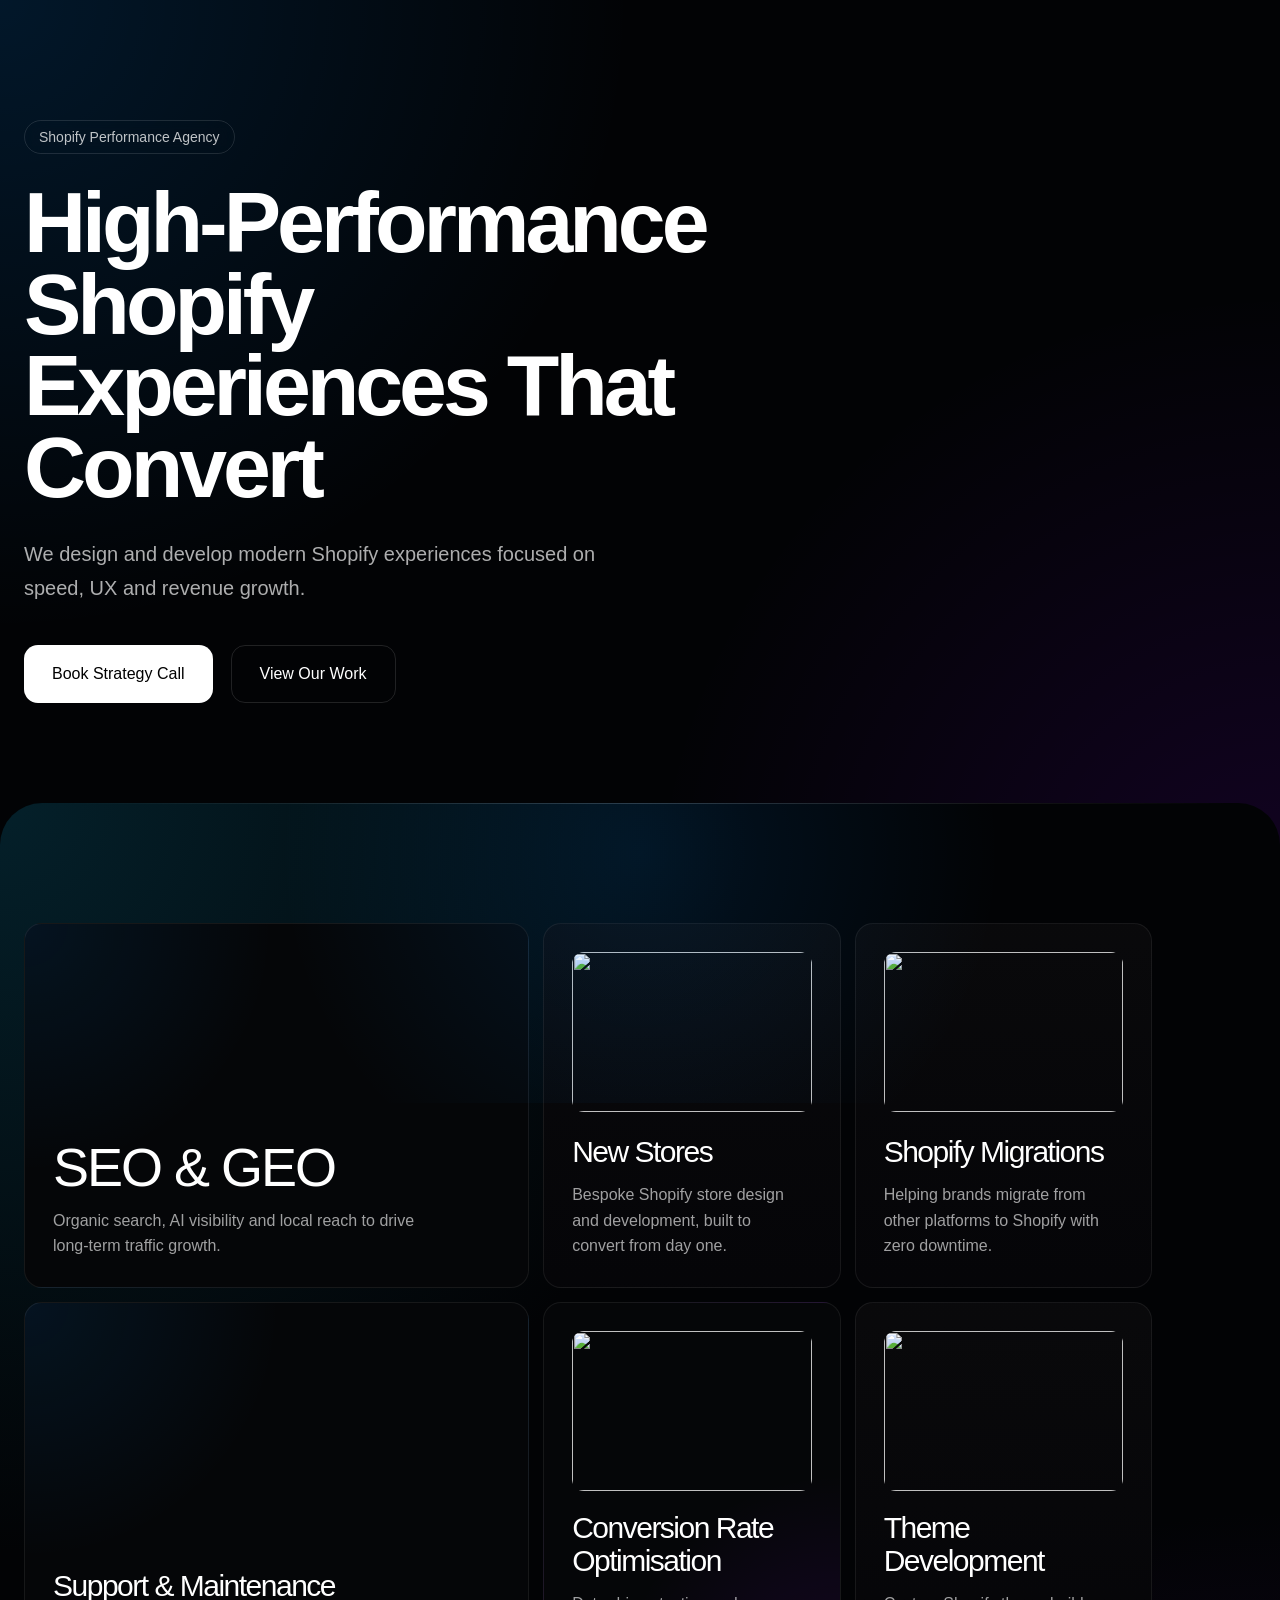
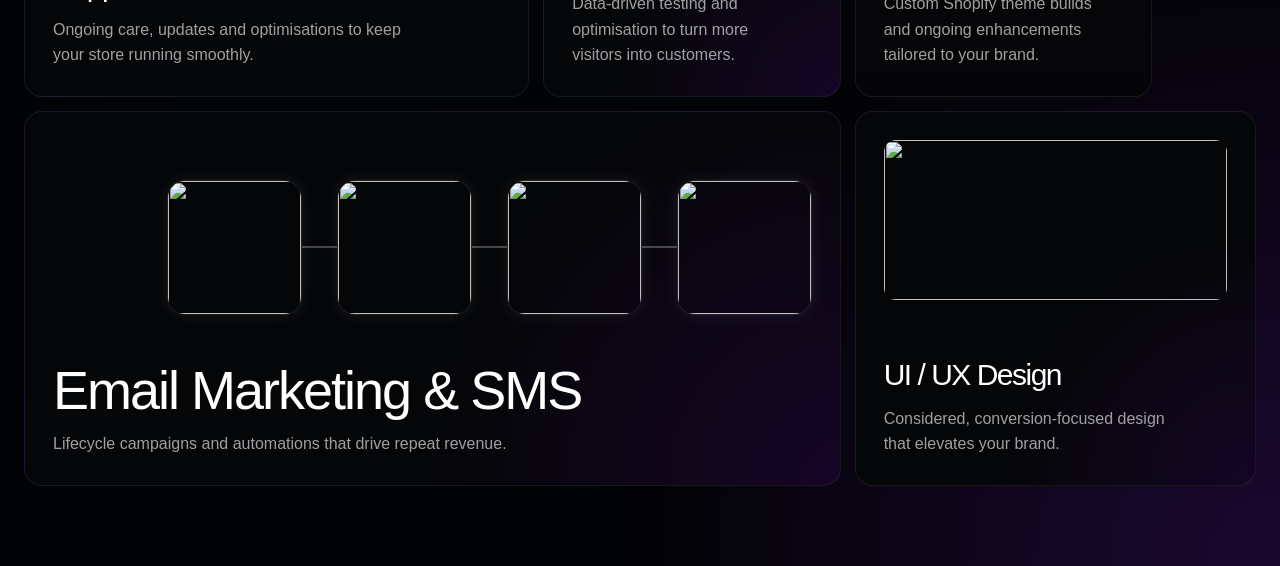
==== index.html @ 65c6490e "first commit" ====
<!DOCTYPE html>
<html lang="en">

<head>
  <meta charset="UTF-8">
  <meta name="viewport" content="width=device-width, initial-scale=1.0">
  <title>Service</title>
  <link rel="stylesheet" href="style.css">
</head>

<body>

  <!-- HERO SECTION -->
  <section class="hero-section">

    <div class="hero-container">

      <div class="hero-content">

        <span class="hero-badge">
          Shopify Performance Agency
        </span>

        <h1>
          High-Performance Shopify
          Experiences That Convert
        </h1>

        <p>
          We design and develop modern Shopify experiences
          focused on speed, UX and revenue growth.
        </p>

        <div class="hero-buttons">
          <a href="#" class="btn-primary">
            Book Strategy Call
          </a>

          <a href="#" class="btn-secondary">
            View Our Work
          </a>
        </div>

      </div>

    </div>

  </section>

  <!-- =========================
     SERVICES SECTION
========================= -->
  <section class="services-section">
    <div class="services-grid">

      <!-- LARGE CARD -->
      <div class="service-card large glow-blue">

        <div class="img-wrap">
          <img
            src="https://images.unsplash.com/photo-1520209759809-a9bcb6cb3241?fm=jpg&q=60&w=3000&auto=format&fit=crop&ixlib=rb-4.1.0&ixid=M3wxMjA3fDB8MHxzZWFyY2h8Mnx8aW1nfGVufDB8fDB8fHww"
            alt="">
          <img class="p1-img"
            src="https://images.unsplash.com/photo-1520209759809-a9bcb6cb3241?fm=jpg&q=60&w=3000&auto=format&fit=crop&ixlib=rb-4.1.0&ixid=M3wxMjA3fDB8MHxzZWFyY2h8Mnx8aW1nfGVufDB8fDB8fHww"
            alt="">
        </div>

        <div class="service-content">
          <h2>SEO & GEO</h2>
          <p>
            Organic search, AI visibility and local reach to drive
            long-term traffic growth.
          </p>
        </div>
      </div>

      <!-- SMALL -->
      <div class="service-card small">
        <div class="sm-cardimg">
          <img
            src="https://images.unsplash.com/photo-1520209759809-a9bcb6cb3241?fm=jpg&q=60&w=3000&auto=format&fit=crop&ixlib=rb-4.1.0&ixid=M3wxMjA3fDB8MHxzZWFyY2h8Mnx8aW1nfGVufDB8fDB8fHww"
            alt="">
        </div>
        <div class="service-content">
          <h3>New Stores</h3>
          <p>
            Bespoke Shopify store design and development, built
            to convert from day one.
          </p>
        </div>
      </div>

      <!-- SMALL -->
      <div class="service-card small">
        <div class="sm-cardimg">
          <img
            src="https://images.unsplash.com/photo-1520209759809-a9bcb6cb3241?fm=jpg&q=60&w=3000&auto=format&fit=crop&ixlib=rb-4.1.0&ixid=M3wxMjA3fDB8MHxzZWFyY2h8Mnx8aW1nfGVufDB8fDB8fHww"
            alt="">
        </div>
        <div class="service-content">
          <h3>Shopify Migrations</h3>
          <p>
            Helping brands migrate from other platforms
            to Shopify with zero downtime.
          </p>
        </div>
      </div>

      <!-- WIDE -->
      <div class="service-card wide glow-blue">
        <div class="img-wrap">
          <img
            src="https://images.unsplash.com/photo-1520209759809-a9bcb6cb3241?fm=jpg&q=60&w=3000&auto=format&fit=crop&ixlib=rb-4.1.0&ixid=M3wxMjA3fDB8MHxzZWFyY2h8Mnx8aW1nfGVufDB8fDB8fHww"
            alt="">
          <img class="p1-img"
            src="https://images.unsplash.com/photo-1520209759809-a9bcb6cb3241?fm=jpg&q=60&w=3000&auto=format&fit=crop&ixlib=rb-4.1.0&ixid=M3wxMjA3fDB8MHxzZWFyY2h8Mnx8aW1nfGVufDB8fDB8fHww"
            alt="">
        </div>

        <div class="service-content">
          <h3>Support & Maintenance</h3>
          <p>
            Ongoing care, updates and optimisations to keep your
            store running smoothly.
          </p>
        </div>
      </div>

      <!-- CRO -->
      <div class="service-card medium glow-purple">
        <div class="sm-cardimg">
          <img
            src="https://images.unsplash.com/photo-1520209759809-a9bcb6cb3241?fm=jpg&q=60&w=3000&auto=format&fit=crop&ixlib=rb-4.1.0&ixid=M3wxMjA3fDB8MHxzZWFyY2h8Mnx8aW1nfGVufDB8fDB8fHww"
            alt="">
        </div>

        <div class="service-content">
          <h3>Conversion Rate Optimisation</h3>
          <p>
            Data-driven testing and optimisation to turn
            more visitors into customers.
          </p>
        </div>
      </div>

      <!-- THEME -->
      <div class="service-card medium">
        <div class="sm-cardimg">
          <img
            src="https://images.unsplash.com/photo-1520209759809-a9bcb6cb3241?fm=jpg&q=60&w=3000&auto=format&fit=crop&ixlib=rb-4.1.0&ixid=M3wxMjA3fDB8MHxzZWFyY2h8Mnx8aW1nfGVufDB8fDB8fHww"
            alt="">
        </div>
        <div class="service-content">
          <h3>Theme Development</h3>
          <p>
            Custom Shopify theme builds and ongoing
            enhancements tailored to your brand.
          </p>
        </div>
      </div>

      <!-- EMAIL -->
      <div class="service-card xl glow-purple">
        <div class="wrapper1">

          <div class="card-box">
            <img src="https://encrypted-tbn0.gstatic.com/images?q=tbn:ANd9GcQ7R17JlEeifrzOxUX32sj804RSMrZiFACGXA&s" alt="">
          </div>

          <div class="connector"></div>

          <div class="card-box">
            <img src="https://encrypted-tbn0.gstatic.com/images?q=tbn:ANd9GcSvhttmx9o5ZVwoZ2CXRmzxm7n9XQslTjA08w&s" alt="">
          </div>

          <div class="connector"></div>
          <div class="card-box">
            <img src="https://encrypted-tbn0.gstatic.com/images?q=tbn:ANd9GcQ7R17JlEeifrzOxUX32sj804RSMrZiFACGXA&s" alt="">
          </div>

          <div class="connector"></div>

          <div class="card-box">
            <img src="https://encrypted-tbn0.gstatic.com/images?q=tbn:ANd9GcSvhttmx9o5ZVwoZ2CXRmzxm7n9XQslTjA08w&s" alt="">
          </div>

        </div>

        <div class="service-content">
          <h2>Email Marketing & SMS</h2>
          <p>
            Lifecycle campaigns and automations that drive repeat
            revenue.
          </p>
        </div>
      </div>

      <!-- UI/UX -->
      <div class="service-card tall xl glow-purple">
        <div class="sm-cardimg">
          <img src="https://images.unsplash.com/photo-1520209759809-a9bcb6cb3241?fm=jpg&amp;q=60&amp;w=3000&amp;auto=format&amp;fit=crop&amp;ixlib=rb-4.1.0&amp;ixid=M3wxMjA3fDB8MHxzZWFyY2h8Mnx8aW1nfGVufDB8fDB8fHww" alt="">
        </div>

        <div class="service-content">
          <h3>UI / UX Design</h3>
          <p>
            Considered, conversion-focused design that elevates
            your brand.
          </p>
        </div>
      </div>

    </div>
  </section>

</body>

</html>
---- style.css ----
/* =========================
   GLOBAL
========================= */

*{
  margin:0;
  padding:0;
  box-sizing:border-box;
}

body{
  background:#020305;
  font-family:Inter,sans-serif;
  color:#fff;
}


.hero-section{
  position:relative;
  z-index:1;

  min-height:100vh;

  display:flex;
  align-items:center;

  padding:120px 24px 220px;

  background:
    radial-gradient(circle at top left,
      rgba(0,140,255,0.15),
      transparent 40%),

    radial-gradient(circle at bottom right,
      rgba(140,0,255,0.12),
      transparent 40%),

    #020305;
}

.hero-container{
  max-width:1400px;
  margin:auto;
  width:100%;
}

.hero-content{
  max-width:760px;
}

.hero-badge{
  display:inline-flex;

  padding:8px 14px;

  border:1px solid rgba(255,255,255,0.12);

  border-radius:100px;

  font-size:14px;
  color:rgba(255,255,255,0.75);

  margin-bottom:28px;

  backdrop-filter:blur(12px);
}

.hero-content h1{
  font-size:86px;
  line-height:.95;
  letter-spacing:-4px;
  font-weight:600;

  margin-bottom:28px;
}

.hero-content p{
  font-size:20px;
  line-height:1.7;

  color:rgba(255,255,255,0.68);

  max-width:620px;

  margin-bottom:40px;
}

.hero-buttons{
  display:flex;
  gap:18px;
}

.btn-primary,
.btn-secondary{
  height:58px;

  display:inline-flex;
  align-items:center;
  justify-content:center;

  padding:0 28px;

  border-radius:14px;

  text-decoration:none;

  font-weight:500;

  transition:.35s ease;
}

.btn-primary{
  background:#fff;
  color:#000;
}

.btn-primary:hover{
  transform:translateY(-3px);
}

.btn-secondary{
  border:1px solid rgba(255,255,255,0.12);
  color:#fff;
}

.btn-secondary:hover{
  background:rgba(255,255,255,0.05);
}

@media(max-width:768px){

  .hero-content h1{
    font-size:52px;
    letter-spacing:-2px;
  }

  .hero-content p{
    font-size:17px;
  }

  .hero-buttons{
    flex-direction:column;
  }
}

/* =========================
   SERVICES SECTION
   ROUND OVERLAP STYLE
========================= */

.services-section{
  position:relative;

  margin-top:-120px;   /* overlap previous section */
  z-index:5;

  padding:120px 24px 80px;

  border-radius:42px 42px 0 0;

  background:
    radial-gradient(circle at top left,#04202a 0%,transparent 40%),
    radial-gradient(circle at bottom right,#1b0830 0%,transparent 35%),
    #020305;

  overflow:hidden;
}

.services-grid{
  max-width:1400px;
  margin:auto;

  display:grid;
  grid-template-columns:repeat(12,1fr);
  gap:14px;
}

/* soft top border glow */
.services-section::before{
  content:"";

  position:absolute;
  top:0;
  left:50%;
  transform:translateX(-50%);

  width:92%;
  height:1px;

  background:
    linear-gradient(
      90deg,
      transparent,
      rgba(255,255,255,0.18),
      transparent
    );
}

/* top glow */
.services-section::after{
  content:"";

  position:absolute;
  top:-200px;
  left:50%;
  transform:translateX(-50%);

  width:900px;
  height:500px;

  background:
    radial-gradient(
      circle,
      rgba(0,140,255,0.12),
      transparent 70%
    );

  pointer-events:none;
}


/* =========================
   CARD
========================= */

.service-card{
  position:relative;
  overflow:hidden;

  min-height:220px;

  background:
    linear-gradient(
      180deg,
      rgba(10,10,12,0.92),
      rgba(5,5,8,0.98)
    );

  border:1px solid rgba(255,255,255,0.07);

  border-radius:18px;

  padding:28px;

  transition:
    transform .45s ease,
    border-color .45s ease,
    box-shadow .45s ease;

  isolation:isolate;
}

.service-card::before{
  content:"";
  position:absolute;
  inset:-40%;

  background:
    radial-gradient(
      circle,
      rgba(0,255,255,0.08),
      transparent 60%
    );

  opacity:0;
  transition:opacity .45s ease;

  z-index:-1;
}

.service-card:hover{
  transform:translateY(-8px);
  border-color:rgba(255,255,255,0.14);

  box-shadow:
    0 0 40px rgba(0,255,255,0.06),
    0 0 80px rgba(128,0,255,0.08);
}

.service-card:hover::before{
  opacity:1;
}

/* =========================
   GLOW VARIANTS
========================= */

.glow-blue{
  background:
    radial-gradient(circle at top left,
      rgba(0,140,255,0.10),
      transparent 40%),
    #050608;
}

.glow-purple{
  background:
    radial-gradient(circle at bottom right,
      rgba(140,0,255,0.12),
      transparent 45%),
    #050608;
}

/* =========================
   GRID SIZES
========================= */

.large{
  grid-column:span 5;
  min-height:365px;
}

.small{
  grid-column:span 3;
  min-height:180px;
}

.wide{
  grid-column:span 5;
  min-height:185px;
}

.medium{
  grid-column:span 3;
  min-height:395px;
}

.xl{
  grid-column:span 8;
  height:375px;
}

.tall{
  grid-column:span 4;
  height:375px;
}

/* =========================
   TYPOGRAPHY
========================= */

.service-label{
  display:inline-flex;

  border:1px solid rgba(255,255,255,0.2);

  border-radius:5px;

  padding:4px 8px;

  font-size:12px;
  color:rgba(255,255,255,0.7);

  margin-bottom:26px;
}

.service-content{
  position:absolute;
  left:28px;
  bottom:28px;
  max-width:75%;
}

.service-content h2{
  font-size:54px;
  line-height:1;
  letter-spacing:-2px;
  font-weight:500;
  margin-bottom:14px;
}

.service-content h3{
  font-size:30px;
  line-height:1.08;
  letter-spacing:-1.5px;
  font-weight:500;
  margin-bottom:14px;
}

.service-content p{
  font-size:16px;
  line-height:1.6;
  color:rgba(255,255,255,0.62);
}

/* =========================
   MINI UI BLOCKS
========================= */

.mini-ui{
  position:absolute;
  display:flex;
  flex-direction:column;
  gap:10px;

  padding:18px;
  border-radius:12px;

  background:
    linear-gradient(
      180deg,
      rgba(255,255,255,0.04),
      rgba(255,255,255,0.01)
    );

  border:1px solid rgba(255,255,255,0.05);

  backdrop-filter:blur(8px);
}

.mini-ui span{
  width:180px;
  height:6px;
  border-radius:100px;

  background:
    linear-gradient(
      90deg,
      rgba(0,255,255,0.9),
      rgba(100,100,255,0.2)
    );

  animation:pulse 3s infinite;
}

.mini-ui span:nth-child(2){
  width:140px;
}

.mini-ui span:nth-child(3){
  width:90px;
}

.top-left{
  top:28px;
  left:28px;
}

.floating{
  top:62px;
  right:52px;
  transform:scale(.9);
}

/* =========================
   MINI CARDS
========================= */

.mini-cards{
  position:absolute;
  top:64px;
  left:28px;

  display:flex;
  gap:16px;
}

.mini-box{
  width:110px;
  height:140px;

  border-radius:14px;

  background:
    linear-gradient(
      180deg,
      rgba(255,255,255,0.05),
      rgba(255,255,255,0.02)
    );

  border:1px solid rgba(255,255,255,0.06);
}

/* =========================
   FLOW
========================= */

.automation-flow{
  position:absolute;
  right:40px;
  top:50%;
  transform:translateY(-50%);

  display:flex;
  align-items:center;
}

.flow-card{
  width:82px;
  height:82px;

  border-radius:12px;

  background:
    linear-gradient(
      180deg,
      rgba(255,255,255,0.06),
      rgba(255,255,255,0.02)
    );

  border:1px solid rgba(255,255,255,0.05);

  animation:float 5s ease-in-out infinite;
}

.flow-line{
  width:28px;
  height:1px;
  background:rgba(255,255,255,0.18);
}

/* =========================
   BROWSER UI
========================= */

.browser-ui{
  position:absolute;
  top:80px;
  left:50%;
  transform:translateX(-50%);

  width:78%;
  height:210px;

  border-radius:16px;

  background:
    linear-gradient(
      180deg,
      rgba(255,255,255,0.05),
      rgba(255,255,255,0.02)
    );

  border:1px solid rgba(255,255,255,0.05);

  box-shadow:
    0 0 40px rgba(0,0,0,0.35);
}

/* =========================
   ANIMATION
========================= */

@keyframes float{
  0%,100%{
    transform:translateY(0px);
  }
  50%{
    transform:translateY(-10px);
  }
}

@keyframes pulse{
  0%,100%{
    opacity:.5;
  }
  50%{
    opacity:1;
  }
}

/* =========================
   RESPONSIVE
========================= */

@media(max-width:1100px){

  .large,
  .wide,
  .medium,
  .small,
  .xl,
  .tall{
    grid-column:span 6;
  }

  .service-content h2{
    font-size:42px;
  }
}

@media(max-width:768px){

  .services-grid{
    grid-template-columns:1fr;
  }

  .large,
  .wide,
  .medium,
  .small,
  .xl,
  .tall{
    grid-column:span 1;
  }

  .service-content{
    max-width:100%;
  }

  .service-content h2{
    font-size:38px;
  }

  .service-content h3{
    font-size:28px;
  }

  .automation-flow{
    display:none;
  }

  .floating{
    display:none;
  }
}

/* ====================  my css ============ */

.img-wrap img {
    width: 220px;
    border-radius: 12px;
}

img.p1-img {
    position: absolute;
    right: 0;
    bottom: -28px;
}
.img-wrap {
    position: relative;
}

.sm-cardimg img {
    width: 100%;
    height: 160px;
    border-radius: 12px;
}



.wrapper1 {
    display: flex;
    align-items: center;
    padding: 40px 0 0 0;
    justify-content: end;
}

.card-box {
    width: 135px;
    height: 135px;
    border-radius: 18px;
    overflow: hidden;
    border: 1px solid rgba(255,255,255,0.1);
    box-shadow: 0 0 15px rgba(255,255,255,0.08);
}

.card-box img{
    width:100%;
    height:100%;
    object-fit:cover;
}

.connector{
    width:35px;
    height:2px;
    background:rgba(255,255,255,0.25);
}
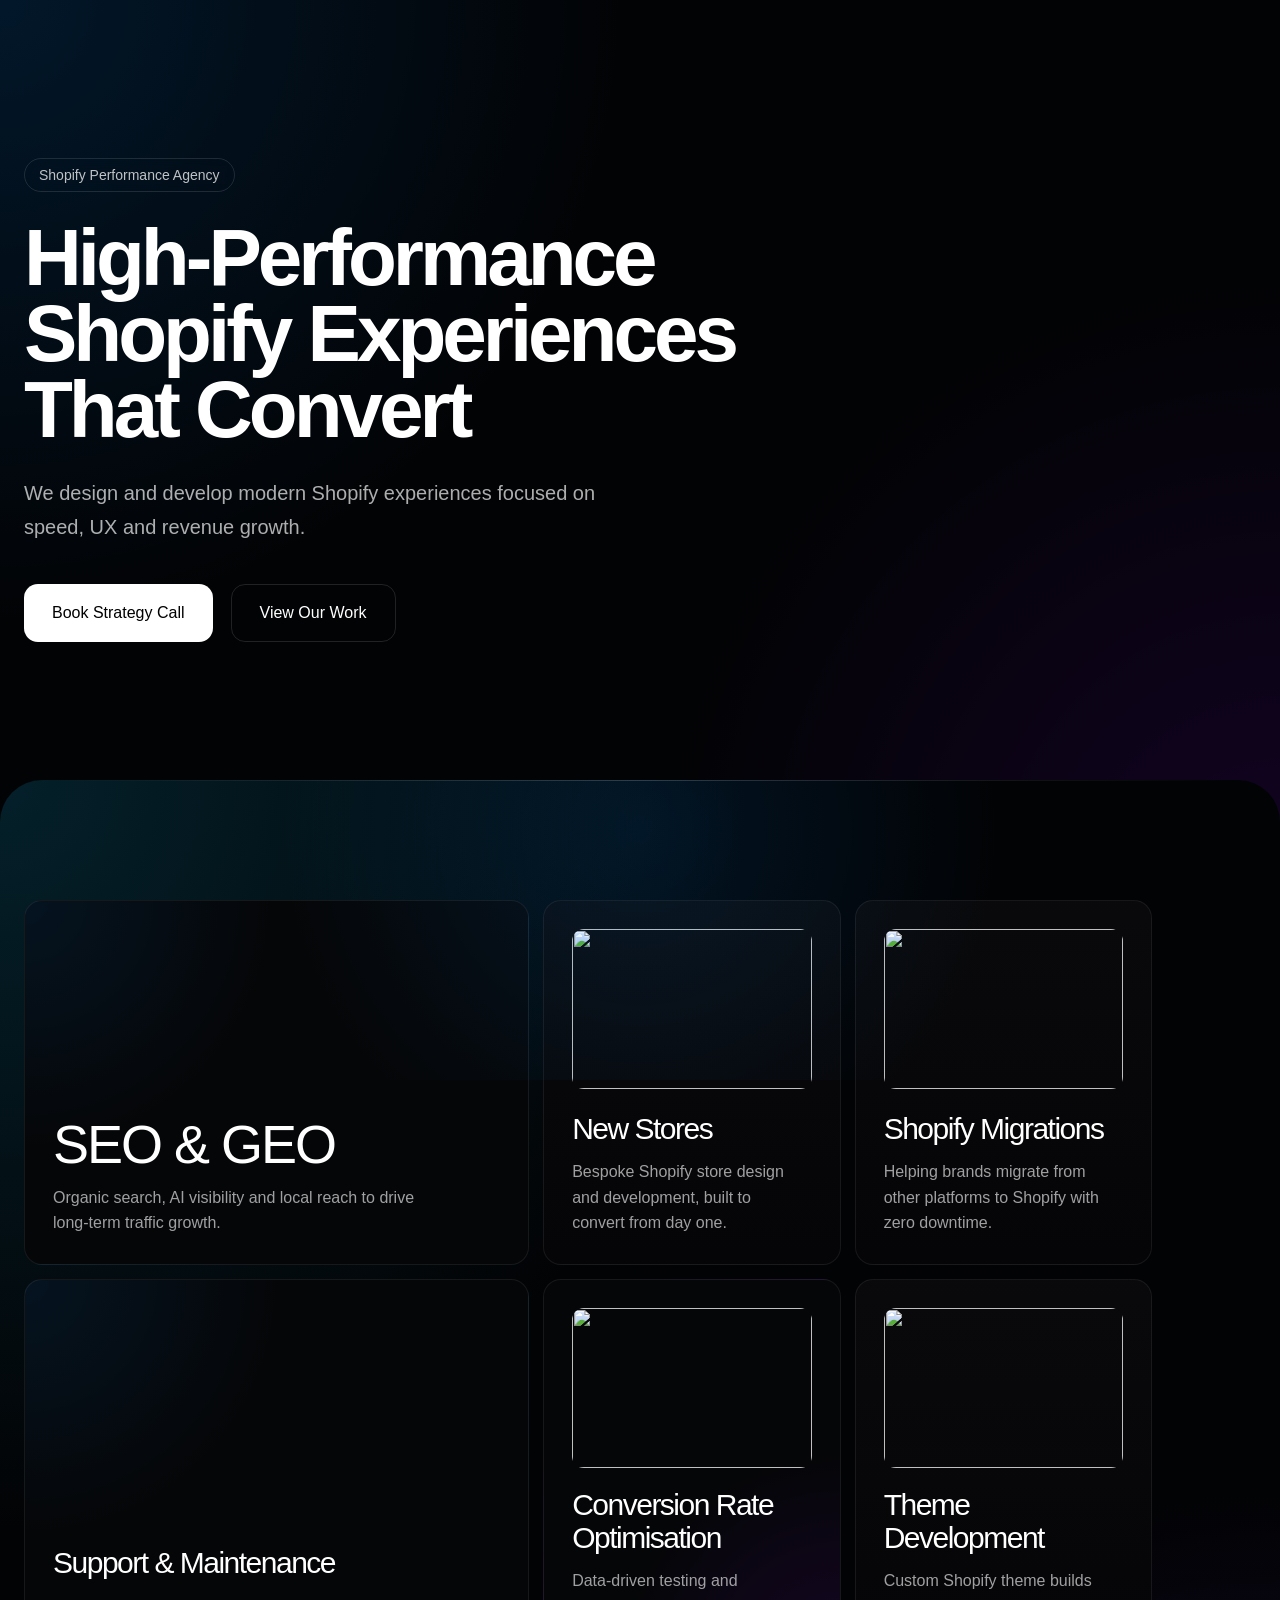
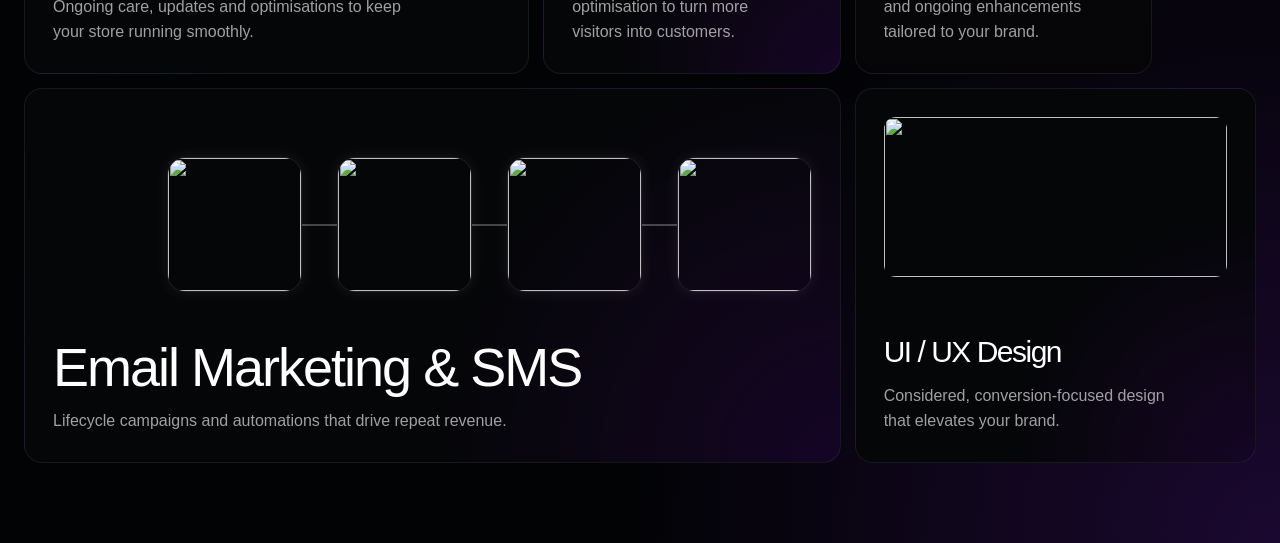
==== commit 1aaab991: "responsive" ====
--- a/index.html
+++ b/index.html
@@ -196,7 +196,7 @@
       </div>
 
       <!-- UI/UX -->
-      <div class="service-card tall xl glow-purple">
+      <div class="service-card tall xl xlmb glow-purple">
         <div class="sm-cardimg">
           <img src="https://images.unsplash.com/photo-1520209759809-a9bcb6cb3241?fm=jpg&amp;q=60&amp;w=3000&amp;auto=format&amp;fit=crop&amp;ixlib=rb-4.1.0&amp;ixid=M3wxMjA3fDB8MHxzZWFyY2h8Mnx8aW1nfGVufDB8fDB8fHww" alt="">
         </div>
--- a/style.css
+++ b/style.css
@@ -67,7 +67,7 @@
 }
 
 .hero-content h1{
-  font-size:86px;
+  font-size:80px;
   line-height:.95;
   letter-spacing:-4px;
   font-weight:600;
@@ -538,6 +538,13 @@
     0 0 40px rgba(0,0,0,0.35);
 }
 
+
+.wrapper1 {
+    display: flex;
+    align-items: center;
+    padding: 40px 0 0 0;
+    justify-content: end;
+}
 /* =========================
    ANIMATION
 ========================= */
@@ -558,6 +565,52 @@
   50%{
     opacity:1;
   }
+}
+
+/* ====================  my css ============ */
+
+.img-wrap img {
+    width: 220px;
+    border-radius: 12px;
+}
+
+img.p1-img {
+    position: absolute;
+    right: 0;
+    bottom: -28px;
+}
+.img-wrap {
+    position: relative;
+}
+
+.sm-cardimg img {
+    width: 100%;
+    height: 160px;
+    border-radius: 12px;
+}
+
+
+
+
+.card-box {
+    width: 135px;
+    height: 135px;
+    border-radius: 18px;
+    overflow: hidden;
+    border: 1px solid rgba(255,255,255,0.1);
+    box-shadow: 0 0 15px rgba(255,255,255,0.08);
+}
+
+.card-box img{
+    width:100%;
+    height:100%;
+    object-fit:cover;
+}
+
+.connector{
+    width:35px;
+    height:2px;
+    background:rgba(255,255,255,0.25);
 }
 
 /* =========================
@@ -616,54 +669,90 @@
   }
 }
 
-/* ====================  my css ============ */
-
+
+@media (max-width:575px){
+  .hero-section {
+    padding: 40px 24px 160px;
+}
+.services-section {
+    padding: 40px 24px 80px;
+}
+.service-card {
+    padding: 10px;
+}
 .img-wrap img {
-    width: 220px;
-    border-radius: 12px;
-}
-
-img.p1-img {
-    position: absolute;
-    right: 0;
-    bottom: -28px;
-}
-.img-wrap {
-    position: relative;
-}
-
+    width: 150px !important;
+}
+.service-content {
+    bottom: 65px;
+}
+.service-content h2 {
+    font-size: 30px;
+}
+.small {
+    min-height: 340px;
+}
+.wide {
+    min-height: 340px;
+}
+.wrapper1 {
+    display: grid;
+    padding: 10px;
+    justify-content: center;
+    grid-template-columns: 1fr 1fr;
+    gap: 10px;
+}
+.card-box {
+    width: 120px;
+    height: 120px;
+}
+.connector {
+    display: none;
+}
+
+.xl {
+    height: 480px;
+}
+.xlmb {
+    height: 315px !important;
+}
+.hero-content h1 {
+    font-size: 32px;
+}
+
+.large {
+    min-height: 315px;
+}
+.medium {
+    min-height: 370px;
+}
+.service-content {
+    left: 10px;
+}
+.service-content {
+    bottom: 24px;
+    padding-right: 10px;
+}
+}
+
+@media (min-width:375px) and (max-width:769px){
+  .hero-section {
+    padding: 50px 24px 160px;
+}
+.img-wrap img {
+    width: 290px;
+}
 .sm-cardimg img {
-    width: 100%;
-    height: 160px;
-    border-radius: 12px;
-}
-
-
-
-.wrapper1 {
-    display: flex;
-    align-items: center;
-    padding: 40px 0 0 0;
-    justify-content: end;
-}
-
-.card-box {
-    width: 135px;
-    height: 135px;
-    border-radius: 18px;
-    overflow: hidden;
-    border: 1px solid rgba(255,255,255,0.1);
-    box-shadow: 0 0 15px rgba(255,255,255,0.08);
-}
-
-.card-box img{
-    width:100%;
-    height:100%;
-    object-fit:cover;
-}
-
-.connector{
-    width:35px;
-    height:2px;
-    background:rgba(255,255,255,0.25);
-}+    height: 190px;
+    object-fit: cover;
+}
+.small {
+    min-height: 345px;
+}
+.wide {
+    min-height: 375px;
+}
+.medium {
+    min-height: 350px;
+}
+}
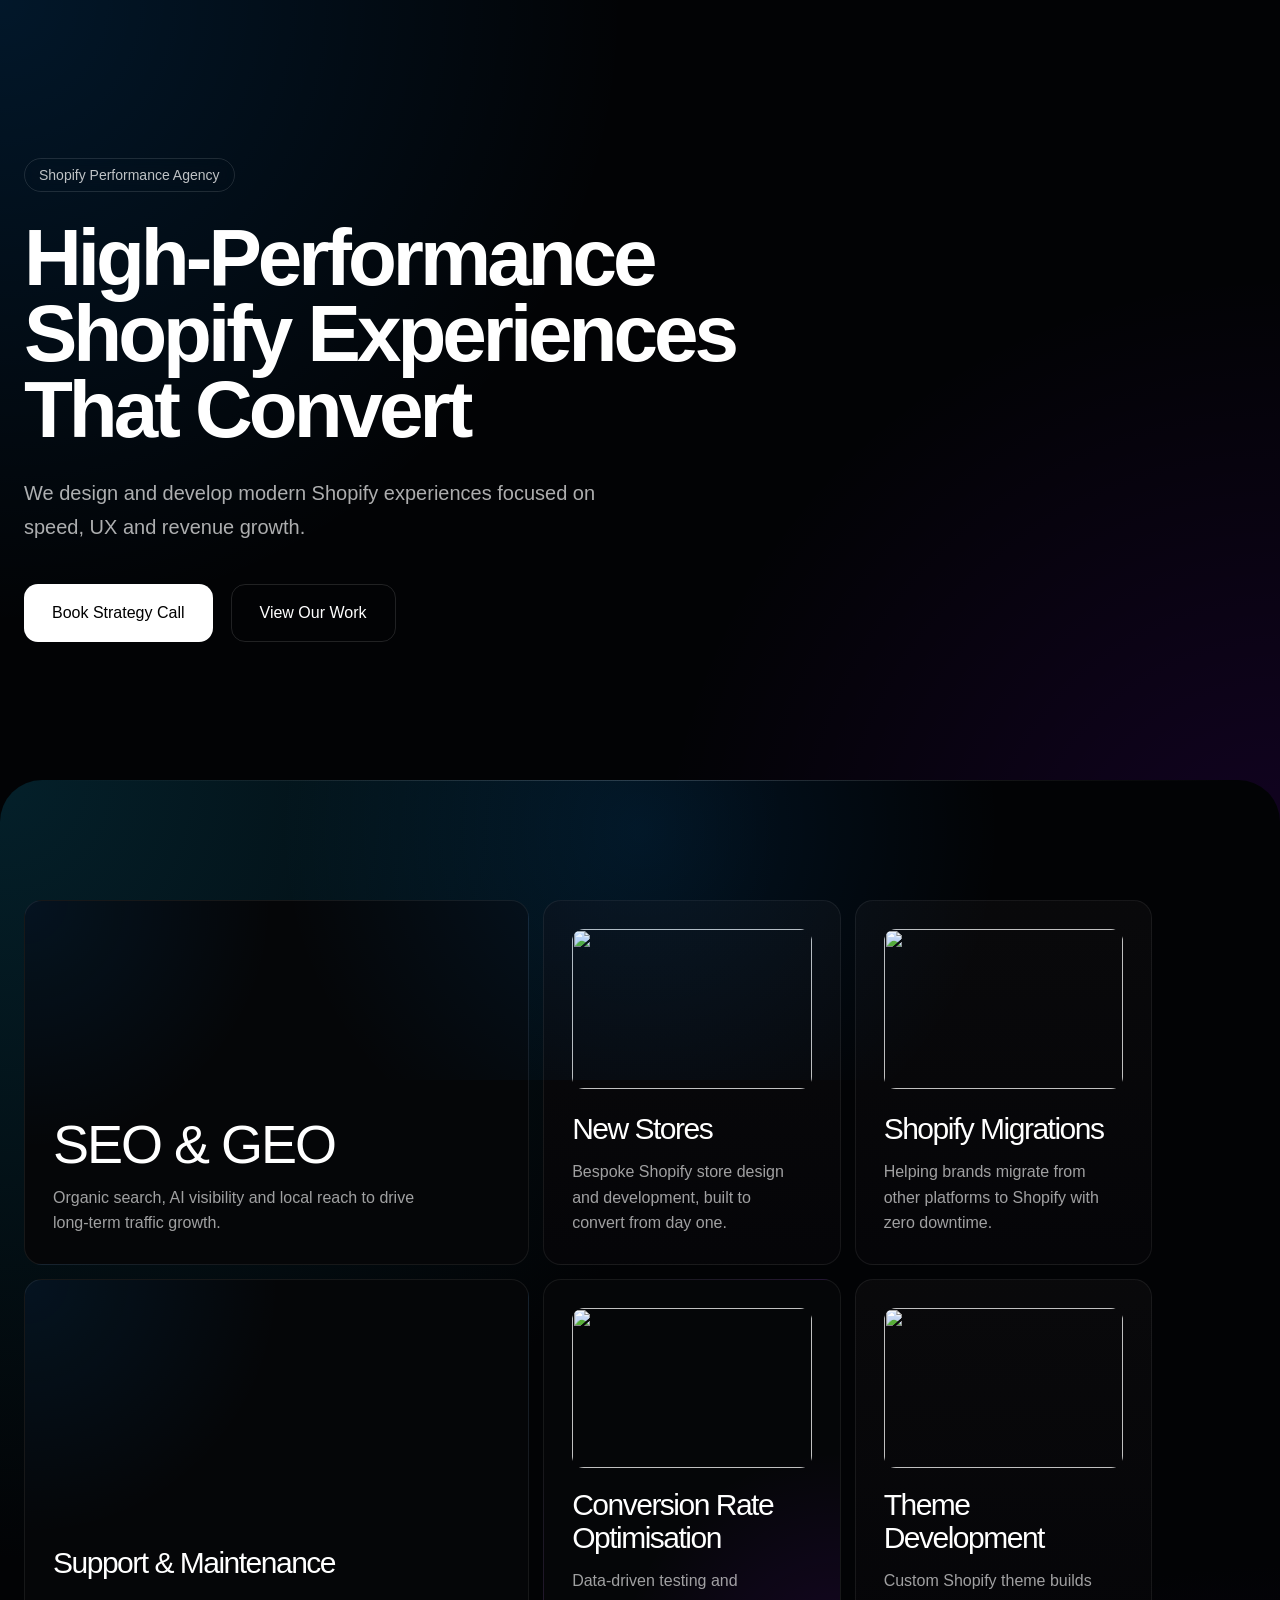
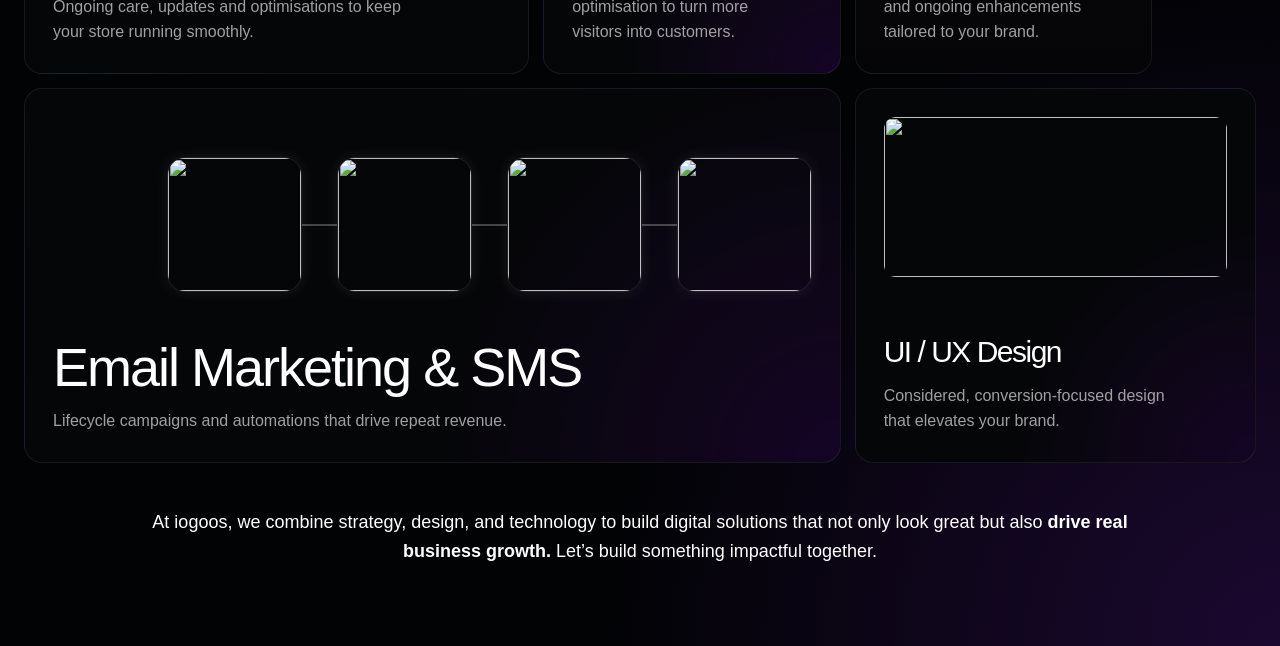
==== commit e866633b: "text add" ====
--- a/index.html
+++ b/index.html
@@ -210,7 +210,16 @@
         </div>
       </div>
 
-    </div>
+  </div>
+      <div class="trusted">
+        <p>
+        At iogoos, we combine strategy, design, and technology to build digital solutions
+        that not only look great but also
+        <strong>drive real business growth.</strong>
+        Let’s build something impactful together.
+      </p>
+      </div>
+  
   </section>
 
 </body>
--- a/style.css
+++ b/style.css
@@ -589,8 +589,18 @@
     border-radius: 12px;
 }
 
-
-
+.trusted {
+    margin-top: 45px;
+}
+
+.trusted p {
+    max-width: 980px;
+    margin: auto;
+    font-size: 18px;
+    line-height: 1.6;
+    color: #fff;
+    text-align: center;
+}
 
 .card-box {
     width: 135px;
